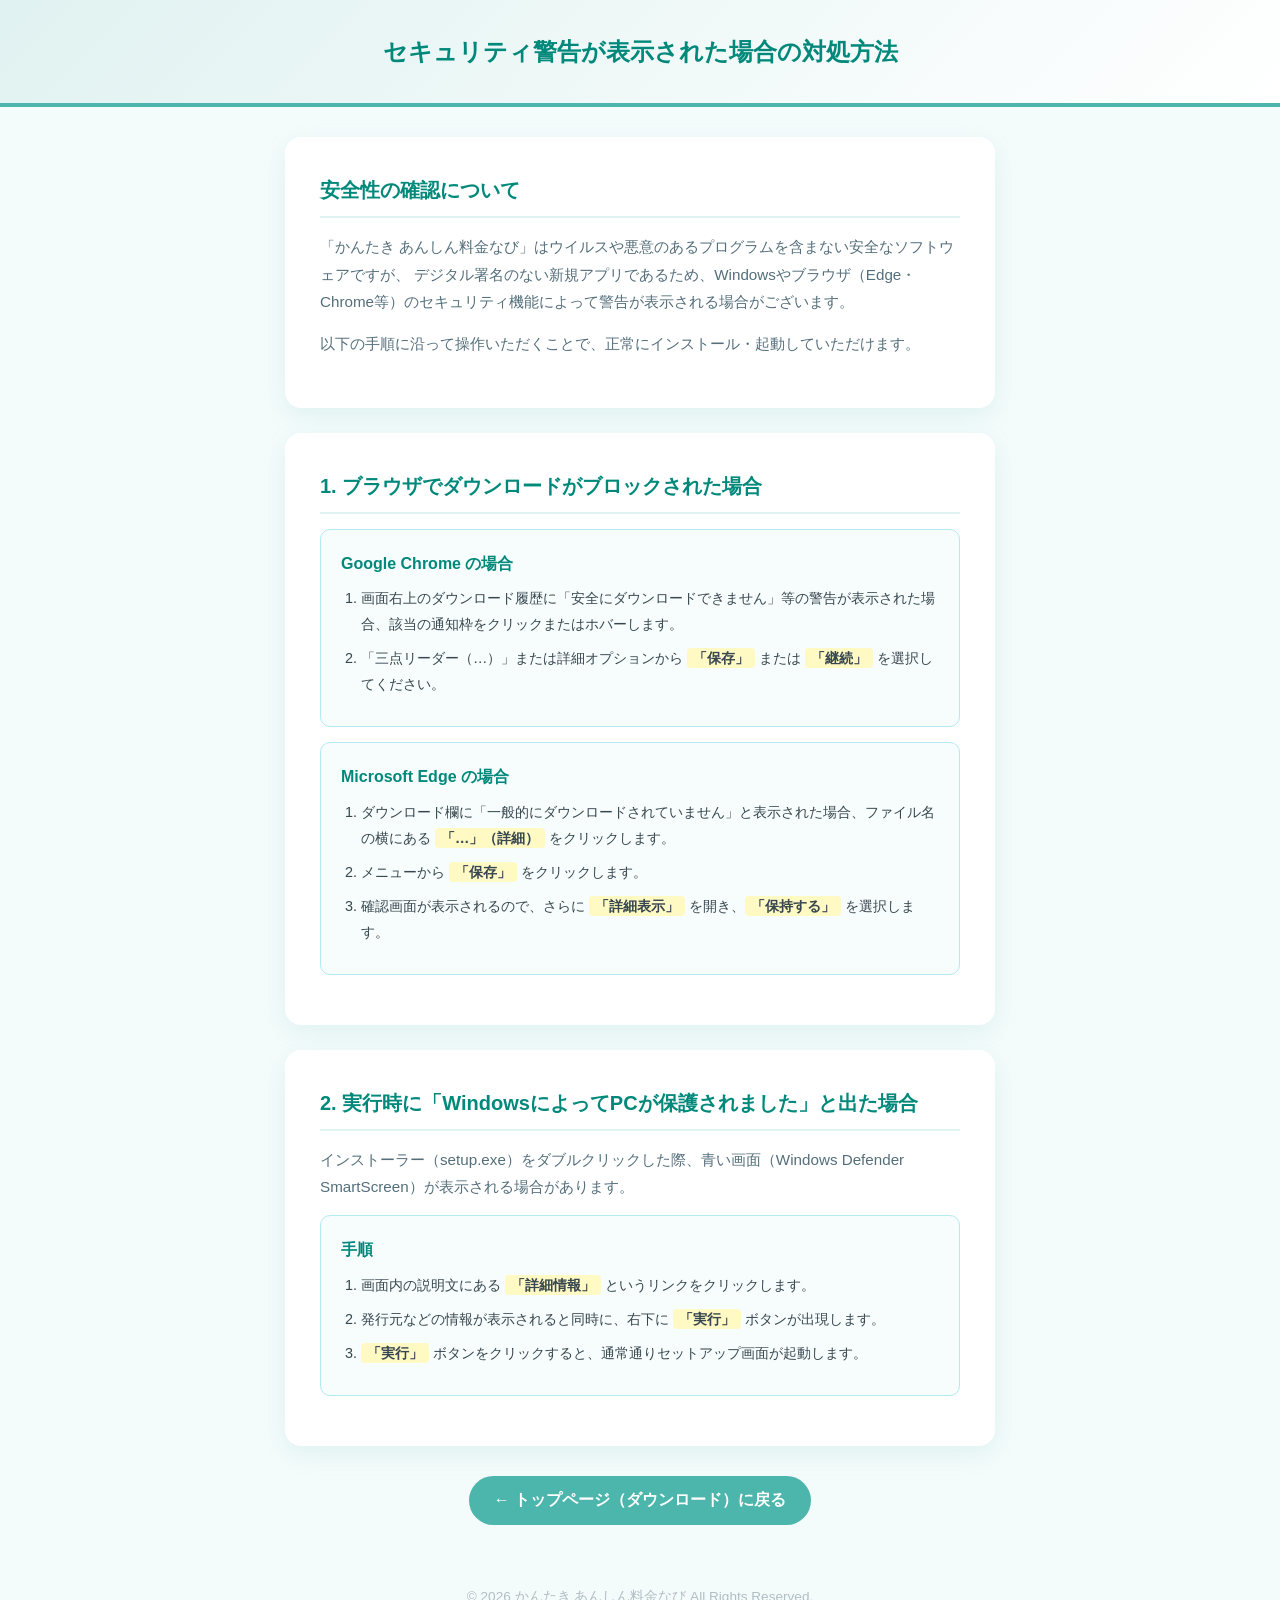
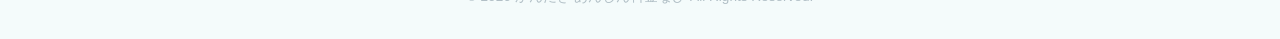
==== download-help.html @ 9805cb8a "Create download-help.html" ====
<!DOCTYPE html>
<html lang="ja">
<head>
    <meta charset="UTF-8">
    <meta name="viewport" content="width=device-width, initial-scale=1.0">
    <title>ダウンロード・起動時のセキュリティ警告について | かんたき あんしん料金なび</title>
    <style>
        :root {
            --primary-color: #4db6ac;
            --primary-light: #e0f2f1;
            --primary-dark: #00897b;
            --text-color: #37474f;
            --bg-color: #f4fbfb;
        }

        * {
            box-sizing: border-box;
            margin: 0;
            padding: 0;
            font-family: 'Helvetica Neue', Arial, 'Hiragino Kaku Gothic ProN', Meiryo, sans-serif;
        }

        body {
            background-color: var(--bg-color);
            color: var(--text-color);
            line-height: 1.8;
        }

        header {
            background: linear-gradient(135deg, var(--primary-light), #ffffff);
            padding: 30px 20px;
            text-align: center;
            border-bottom: 4px solid var(--primary-color);
        }

        header h1 {
            font-size: 1.5rem;
            color: var(--primary-dark);
        }

        .container {
            max-width: 750px;
            margin: 30px auto;
            padding: 0 20px;
        }

        .help-card {
            background: #ffffff;
            border-radius: 16px;
            padding: 35px;
            box-shadow: 0 8px 24px rgba(77, 182, 172, 0.12);
            margin-bottom: 25px;
        }

        .help-card h2 {
            font-size: 1.25rem;
            color: var(--primary-dark);
            border-bottom: 2px solid var(--primary-light);
            padding-bottom: 8px;
            margin-bottom: 15px;
        }

        .help-card p {
            font-size: 0.95rem;
            color: #546e7a;
            margin-bottom: 15px;
        }

        .step-box {
            background: #f7fcfc;
            border: 1px solid #b2ebf2;
            border-radius: 10px;
            padding: 20px;
            margin-bottom: 15px;
        }

        .step-box h3 {
            font-size: 1rem;
            color: var(--primary-dark);
            margin-bottom: 8px;
            display: flex;
            align-items: center;
            gap: 8px;
        }

        .step-box ol {
            padding-left: 20px;
            font-size: 0.9rem;
            color: #37474f;
        }

        .step-box li {
            margin-bottom: 8px;
        }

        .highlight-text {
            background: #fff9c4;
            padding: 2px 6px;
            border-radius: 4px;
            font-weight: bold;
        }

        .back-link {
            text-align: center;
            margin-top: 30px;
        }

        .back-link a {
            display: inline-block;
            background: var(--primary-color);
            color: white;
            padding: 10px 25px;
            border-radius: 30px;
            text-decoration: none;
            font-weight: bold;
            transition: background 0.2s;
        }

        .back-link a:hover {
            background: var(--primary-dark);
        }

        footer {
            text-align: center;
            padding: 30px;
            color: #b0bec5;
            font-size: 0.85rem;
        }
    </style>
</head>
<body>

    <header>
        <h1>セキュリティ警告が表示された場合の対処方法</h1>
    </header>

    <div class="container">
        
        <div class="help-card">
            <h2>安全性の確認について</h2>
            <p>
                「かんたき あんしん料金なび」はウイルスや悪意のあるプログラムを含まない安全なソフトウェアですが、
                デジタル署名のない新規アプリであるため、Windowsやブラウザ（Edge・Chrome等）のセキュリティ機能によって警告が表示される場合がございます。
            </p>
            <p>以下の手順に沿って操作いただくことで、正常にインストール・起動していただけます。</p>
        </div>

        <!-- パターン1：ブラウザダウンロード時 -->
        <div class="help-card">
            <h2>1. ブラウザでダウンロードがブロックされた場合</h2>
            
            <div class="step-box">
                <h3>Google Chrome の場合</h3>
                <ol>
                    <li>画面右上のダウンロード履歴に「安全にダウンロードできません」等の警告が表示された場合、該当の通知枠をクリックまたはホバーします。</li>
                    <li>「三点リーダー（…）」または詳細オプションから <span class="highlight-text">「保存」</span> または <span class="highlight-text">「継続」</span> を選択してください。</li>
                </ol>
            </div>

            <div class="step-box">
                <h3>Microsoft Edge の場合</h3>
                <ol>
                    <li>ダウンロード欄に「一般的にダウンロードされていません」と表示された場合、ファイル名の横にある <span class="highlight-text">「…」（詳細）</span> をクリックします。</li>
                    <li>メニューから <span class="highlight-text">「保存」</span> をクリックします。</li>
                    <li>確認画面が表示されるので、さらに <span class="highlight-text">「詳細表示」</span> を開き、<span class="highlight-text">「保持する」</span> を選択します。</li>
                </ol>
            </div>
        </div>

        <!-- パターン2：Windows起動時 -->
        <div class="help-card">
            <h2>2. 実行時に「WindowsによってPCが保護されました」と出た場合</h2>
            <p>インストーラー（setup.exe）をダブルクリックした際、青い画面（Windows Defender SmartScreen）が表示される場合があります。</p>
            
            <div class="step-box">
                <h3>手順</h3>
                <ol>
                    <li>画面内の説明文にある <span class="highlight-text">「詳細情報」</span> というリンクをクリックします。</li>
                    <li>発行元などの情報が表示されると同時に、右下に <span class="highlight-text">「実行」</span> ボタンが出現します。</li>
                    <li><span class="highlight-text">「実行」</span> ボタンをクリックすると、通常通りセットアップ画面が起動します。</li>
                </ol>
            </div>
        </div>

        <div class="back-link">
            <a href="index.html">← トップページ（ダウンロード）に戻る</a>
        </div>

    </div>

    <footer>
        <p>&copy; 2026 かんたき あんしん料金なび All Rights Reserved.</p>
    </footer>

</body>
</html>
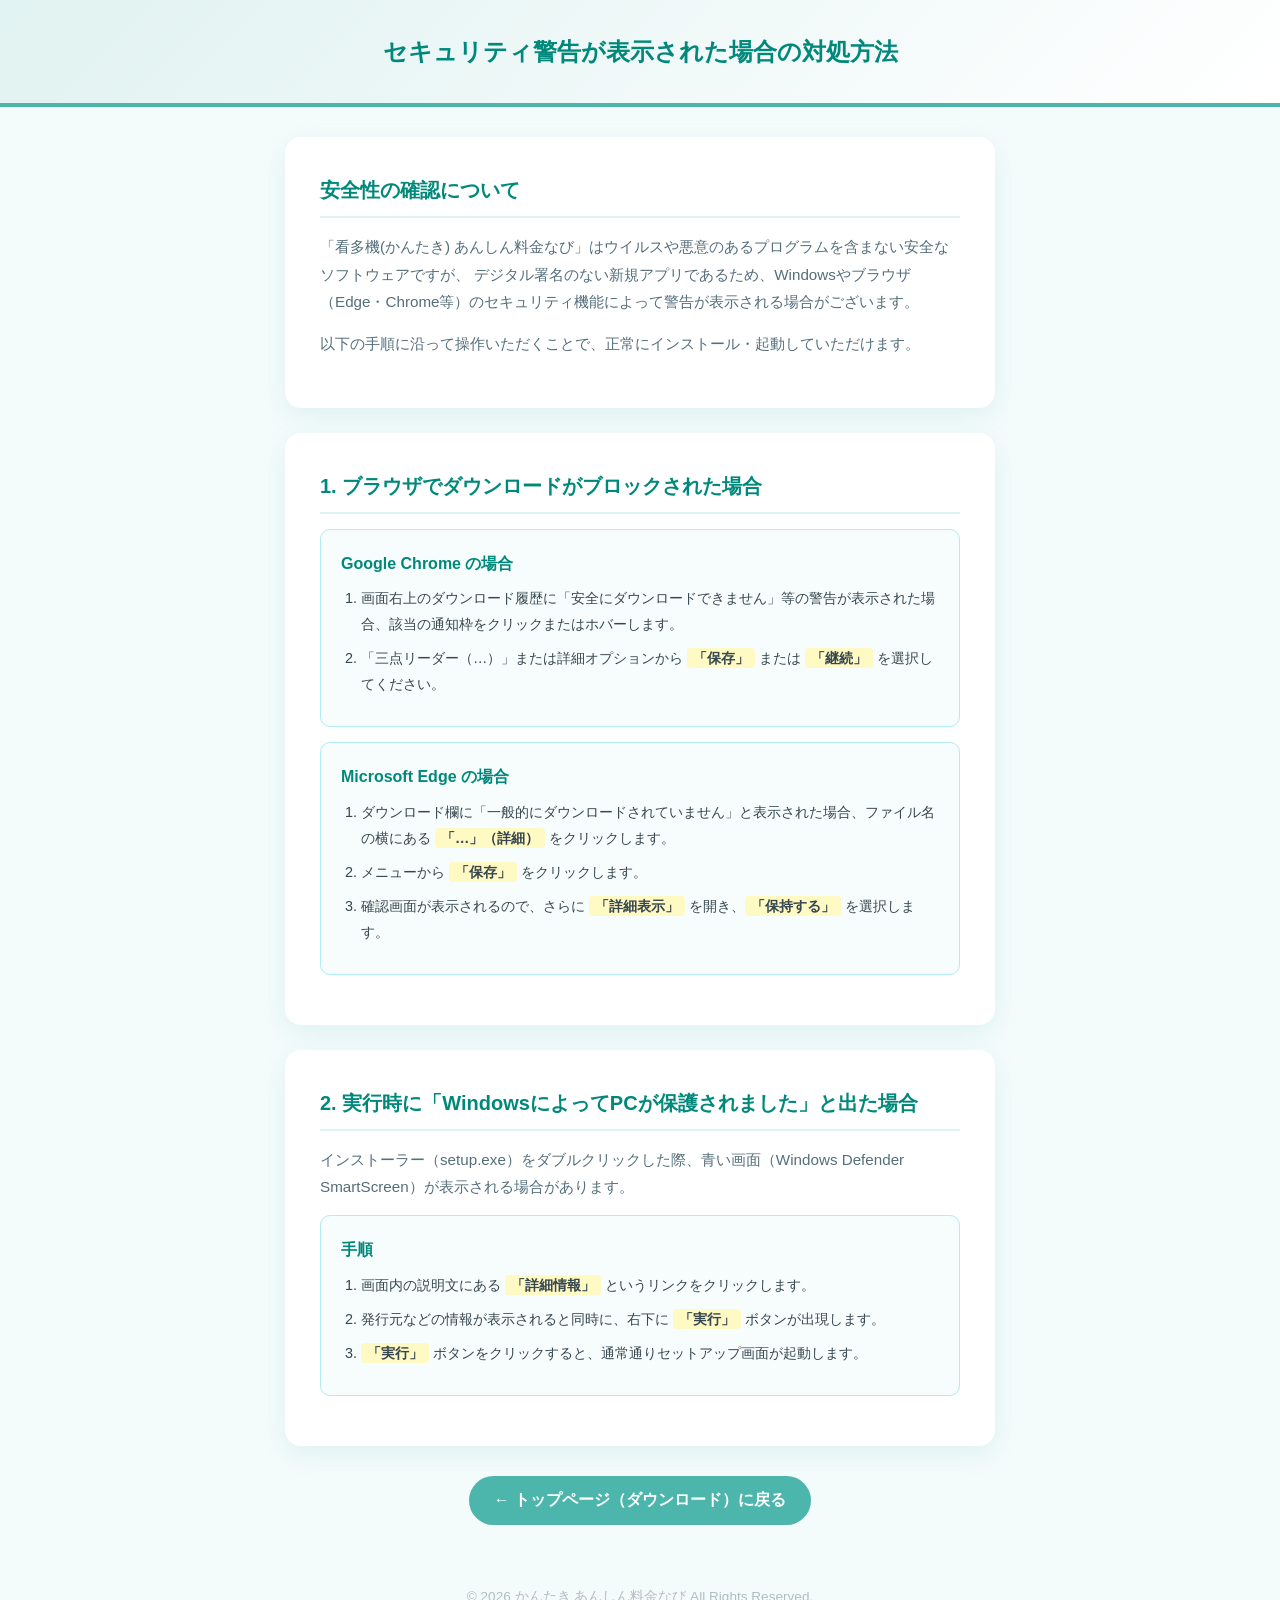
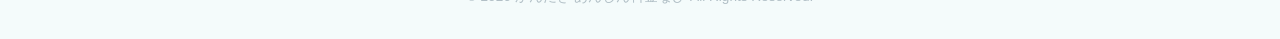
==== commit 7a07d0de: "Update title and safety message in download-help.html" ====
--- a/download-help.html
+++ b/download-help.html
@@ -3,7 +3,7 @@
 <head>
     <meta charset="UTF-8">
     <meta name="viewport" content="width=device-width, initial-scale=1.0">
-    <title>ダウンロード・起動時のセキュリティ警告について | かんたき あんしん料金なび</title>
+    <title>ダウンロード・起動時のセキュリティ警告について | 看多機(かんたき) あんしん料金なび</title>
     <style>
         :root {
             --primary-color: #4db6ac;
@@ -139,7 +139,7 @@
         <div class="help-card">
             <h2>安全性の確認について</h2>
             <p>
-                「かんたき あんしん料金なび」はウイルスや悪意のあるプログラムを含まない安全なソフトウェアですが、
+                「看多機(かんたき) あんしん料金なび」はウイルスや悪意のあるプログラムを含まない安全なソフトウェアですが、
                 デジタル署名のない新規アプリであるため、Windowsやブラウザ（Edge・Chrome等）のセキュリティ機能によって警告が表示される場合がございます。
             </p>
             <p>以下の手順に沿って操作いただくことで、正常にインストール・起動していただけます。</p>
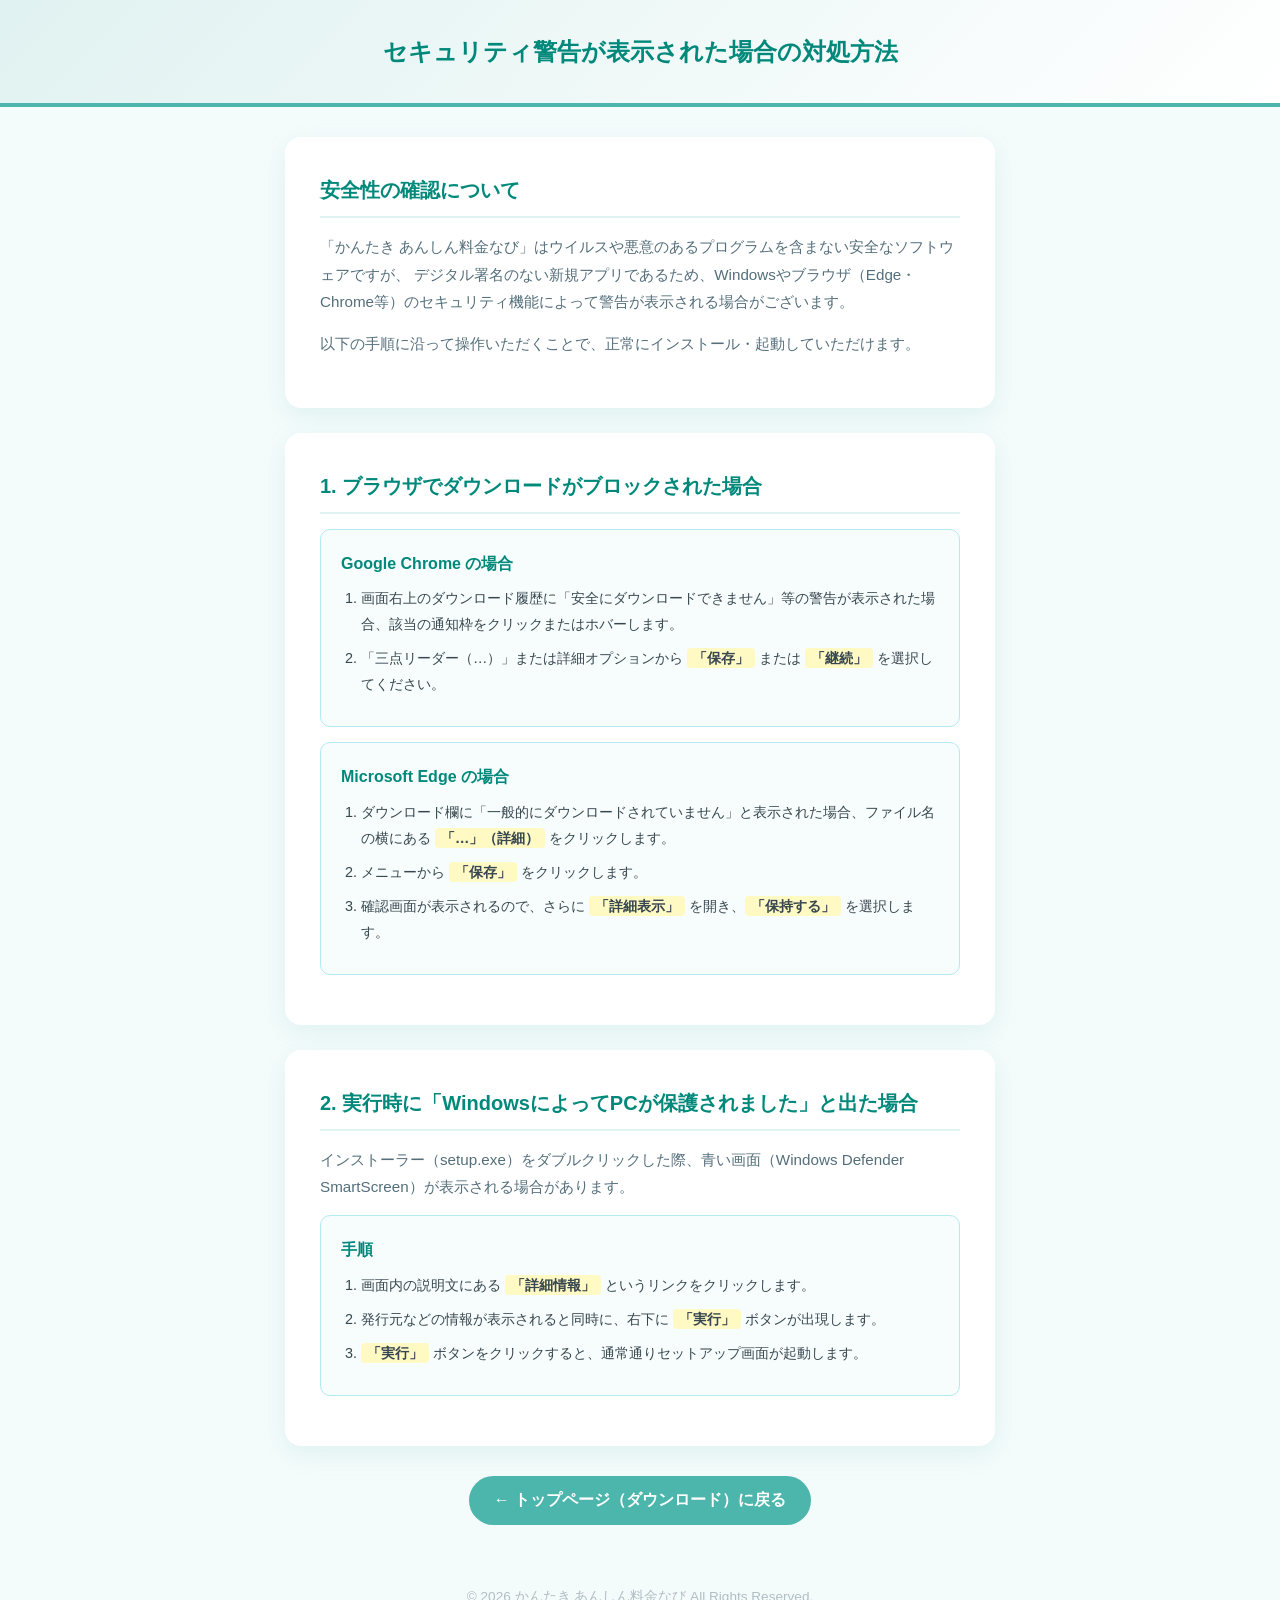
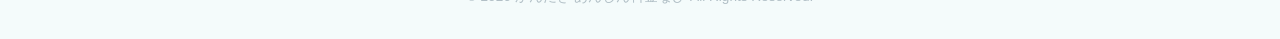
==== commit e56e9535: "Add files via upload" ====
--- a/download-help.html
+++ b/download-help.html
@@ -1,196 +1,196 @@
-<!DOCTYPE html>
-<html lang="ja">
-<head>
-    <meta charset="UTF-8">
-    <meta name="viewport" content="width=device-width, initial-scale=1.0">
-    <title>ダウンロード・起動時のセキュリティ警告について | 看多機(かんたき) あんしん料金なび</title>
-    <style>
-        :root {
-            --primary-color: #4db6ac;
-            --primary-light: #e0f2f1;
-            --primary-dark: #00897b;
-            --text-color: #37474f;
-            --bg-color: #f4fbfb;
-        }
-
-        * {
-            box-sizing: border-box;
-            margin: 0;
-            padding: 0;
-            font-family: 'Helvetica Neue', Arial, 'Hiragino Kaku Gothic ProN', Meiryo, sans-serif;
-        }
-
-        body {
-            background-color: var(--bg-color);
-            color: var(--text-color);
-            line-height: 1.8;
-        }
-
-        header {
-            background: linear-gradient(135deg, var(--primary-light), #ffffff);
-            padding: 30px 20px;
-            text-align: center;
-            border-bottom: 4px solid var(--primary-color);
-        }
-
-        header h1 {
-            font-size: 1.5rem;
-            color: var(--primary-dark);
-        }
-
-        .container {
-            max-width: 750px;
-            margin: 30px auto;
-            padding: 0 20px;
-        }
-
-        .help-card {
-            background: #ffffff;
-            border-radius: 16px;
-            padding: 35px;
-            box-shadow: 0 8px 24px rgba(77, 182, 172, 0.12);
-            margin-bottom: 25px;
-        }
-
-        .help-card h2 {
-            font-size: 1.25rem;
-            color: var(--primary-dark);
-            border-bottom: 2px solid var(--primary-light);
-            padding-bottom: 8px;
-            margin-bottom: 15px;
-        }
-
-        .help-card p {
-            font-size: 0.95rem;
-            color: #546e7a;
-            margin-bottom: 15px;
-        }
-
-        .step-box {
-            background: #f7fcfc;
-            border: 1px solid #b2ebf2;
-            border-radius: 10px;
-            padding: 20px;
-            margin-bottom: 15px;
-        }
-
-        .step-box h3 {
-            font-size: 1rem;
-            color: var(--primary-dark);
-            margin-bottom: 8px;
-            display: flex;
-            align-items: center;
-            gap: 8px;
-        }
-
-        .step-box ol {
-            padding-left: 20px;
-            font-size: 0.9rem;
-            color: #37474f;
-        }
-
-        .step-box li {
-            margin-bottom: 8px;
-        }
-
-        .highlight-text {
-            background: #fff9c4;
-            padding: 2px 6px;
-            border-radius: 4px;
-            font-weight: bold;
-        }
-
-        .back-link {
-            text-align: center;
-            margin-top: 30px;
-        }
-
-        .back-link a {
-            display: inline-block;
-            background: var(--primary-color);
-            color: white;
-            padding: 10px 25px;
-            border-radius: 30px;
-            text-decoration: none;
-            font-weight: bold;
-            transition: background 0.2s;
-        }
-
-        .back-link a:hover {
-            background: var(--primary-dark);
-        }
-
-        footer {
-            text-align: center;
-            padding: 30px;
-            color: #b0bec5;
-            font-size: 0.85rem;
-        }
-    </style>
-</head>
-<body>
-
-    <header>
-        <h1>セキュリティ警告が表示された場合の対処方法</h1>
-    </header>
-
-    <div class="container">
-        
-        <div class="help-card">
-            <h2>安全性の確認について</h2>
-            <p>
-                「看多機(かんたき) あんしん料金なび」はウイルスや悪意のあるプログラムを含まない安全なソフトウェアですが、
-                デジタル署名のない新規アプリであるため、Windowsやブラウザ（Edge・Chrome等）のセキュリティ機能によって警告が表示される場合がございます。
-            </p>
-            <p>以下の手順に沿って操作いただくことで、正常にインストール・起動していただけます。</p>
-        </div>
-
-        <!-- パターン1：ブラウザダウンロード時 -->
-        <div class="help-card">
-            <h2>1. ブラウザでダウンロードがブロックされた場合</h2>
-            
-            <div class="step-box">
-                <h3>Google Chrome の場合</h3>
-                <ol>
-                    <li>画面右上のダウンロード履歴に「安全にダウンロードできません」等の警告が表示された場合、該当の通知枠をクリックまたはホバーします。</li>
-                    <li>「三点リーダー（…）」または詳細オプションから <span class="highlight-text">「保存」</span> または <span class="highlight-text">「継続」</span> を選択してください。</li>
-                </ol>
-            </div>
-
-            <div class="step-box">
-                <h3>Microsoft Edge の場合</h3>
-                <ol>
-                    <li>ダウンロード欄に「一般的にダウンロードされていません」と表示された場合、ファイル名の横にある <span class="highlight-text">「…」（詳細）</span> をクリックします。</li>
-                    <li>メニューから <span class="highlight-text">「保存」</span> をクリックします。</li>
-                    <li>確認画面が表示されるので、さらに <span class="highlight-text">「詳細表示」</span> を開き、<span class="highlight-text">「保持する」</span> を選択します。</li>
-                </ol>
-            </div>
-        </div>
-
-        <!-- パターン2：Windows起動時 -->
-        <div class="help-card">
-            <h2>2. 実行時に「WindowsによってPCが保護されました」と出た場合</h2>
-            <p>インストーラー（setup.exe）をダブルクリックした際、青い画面（Windows Defender SmartScreen）が表示される場合があります。</p>
-            
-            <div class="step-box">
-                <h3>手順</h3>
-                <ol>
-                    <li>画面内の説明文にある <span class="highlight-text">「詳細情報」</span> というリンクをクリックします。</li>
-                    <li>発行元などの情報が表示されると同時に、右下に <span class="highlight-text">「実行」</span> ボタンが出現します。</li>
-                    <li><span class="highlight-text">「実行」</span> ボタンをクリックすると、通常通りセットアップ画面が起動します。</li>
-                </ol>
-            </div>
-        </div>
-
-        <div class="back-link">
-            <a href="index.html">← トップページ（ダウンロード）に戻る</a>
-        </div>
-
-    </div>
-
-    <footer>
-        <p>&copy; 2026 かんたき あんしん料金なび All Rights Reserved.</p>
-    </footer>
-
-</body>
-</html>
+<!DOCTYPE html>
+<html lang="ja">
+<head>
+    <meta charset="UTF-8">
+    <meta name="viewport" content="width=device-width, initial-scale=1.0">
+    <title>ダウンロード・起動時のセキュリティ警告について | かんたき あんしん料金なび</title>
+    <style>
+        :root {
+            --primary-color: #4db6ac;
+            --primary-light: #e0f2f1;
+            --primary-dark: #00897b;
+            --text-color: #37474f;
+            --bg-color: #f4fbfb;
+        }
+
+        * {
+            box-sizing: border-box;
+            margin: 0;
+            padding: 0;
+            font-family: 'Helvetica Neue', Arial, 'Hiragino Kaku Gothic ProN', Meiryo, sans-serif;
+        }
+
+        body {
+            background-color: var(--bg-color);
+            color: var(--text-color);
+            line-height: 1.8;
+        }
+
+        header {
+            background: linear-gradient(135deg, var(--primary-light), #ffffff);
+            padding: 30px 20px;
+            text-align: center;
+            border-bottom: 4px solid var(--primary-color);
+        }
+
+        header h1 {
+            font-size: 1.5rem;
+            color: var(--primary-dark);
+        }
+
+        .container {
+            max-width: 750px;
+            margin: 30px auto;
+            padding: 0 20px;
+        }
+
+        .help-card {
+            background: #ffffff;
+            border-radius: 16px;
+            padding: 35px;
+            box-shadow: 0 8px 24px rgba(77, 182, 172, 0.12);
+            margin-bottom: 25px;
+        }
+
+        .help-card h2 {
+            font-size: 1.25rem;
+            color: var(--primary-dark);
+            border-bottom: 2px solid var(--primary-light);
+            padding-bottom: 8px;
+            margin-bottom: 15px;
+        }
+
+        .help-card p {
+            font-size: 0.95rem;
+            color: #546e7a;
+            margin-bottom: 15px;
+        }
+
+        .step-box {
+            background: #f7fcfc;
+            border: 1px solid #b2ebf2;
+            border-radius: 10px;
+            padding: 20px;
+            margin-bottom: 15px;
+        }
+
+        .step-box h3 {
+            font-size: 1rem;
+            color: var(--primary-dark);
+            margin-bottom: 8px;
+            display: flex;
+            align-items: center;
+            gap: 8px;
+        }
+
+        .step-box ol {
+            padding-left: 20px;
+            font-size: 0.9rem;
+            color: #37474f;
+        }
+
+        .step-box li {
+            margin-bottom: 8px;
+        }
+
+        .highlight-text {
+            background: #fff9c4;
+            padding: 2px 6px;
+            border-radius: 4px;
+            font-weight: bold;
+        }
+
+        .back-link {
+            text-align: center;
+            margin-top: 30px;
+        }
+
+        .back-link a {
+            display: inline-block;
+            background: var(--primary-color);
+            color: white;
+            padding: 10px 25px;
+            border-radius: 30px;
+            text-decoration: none;
+            font-weight: bold;
+            transition: background 0.2s;
+        }
+
+        .back-link a:hover {
+            background: var(--primary-dark);
+        }
+
+        footer {
+            text-align: center;
+            padding: 30px;
+            color: #b0bec5;
+            font-size: 0.85rem;
+        }
+    </style>
+</head>
+<body>
+
+    <header>
+        <h1>セキュリティ警告が表示された場合の対処方法</h1>
+    </header>
+
+    <div class="container">
+        
+        <div class="help-card">
+            <h2>安全性の確認について</h2>
+            <p>
+                「かんたき あんしん料金なび」はウイルスや悪意のあるプログラムを含まない安全なソフトウェアですが、
+                デジタル署名のない新規アプリであるため、Windowsやブラウザ（Edge・Chrome等）のセキュリティ機能によって警告が表示される場合がございます。
+            </p>
+            <p>以下の手順に沿って操作いただくことで、正常にインストール・起動していただけます。</p>
+        </div>
+
+        <!-- パターン1：ブラウザダウンロード時 -->
+        <div class="help-card">
+            <h2>1. ブラウザでダウンロードがブロックされた場合</h2>
+            
+            <div class="step-box">
+                <h3>Google Chrome の場合</h3>
+                <ol>
+                    <li>画面右上のダウンロード履歴に「安全にダウンロードできません」等の警告が表示された場合、該当の通知枠をクリックまたはホバーします。</li>
+                    <li>「三点リーダー（…）」または詳細オプションから <span class="highlight-text">「保存」</span> または <span class="highlight-text">「継続」</span> を選択してください。</li>
+                </ol>
+            </div>
+
+            <div class="step-box">
+                <h3>Microsoft Edge の場合</h3>
+                <ol>
+                    <li>ダウンロード欄に「一般的にダウンロードされていません」と表示された場合、ファイル名の横にある <span class="highlight-text">「…」（詳細）</span> をクリックします。</li>
+                    <li>メニューから <span class="highlight-text">「保存」</span> をクリックします。</li>
+                    <li>確認画面が表示されるので、さらに <span class="highlight-text">「詳細表示」</span> を開き、<span class="highlight-text">「保持する」</span> を選択します。</li>
+                </ol>
+            </div>
+        </div>
+
+        <!-- パターン2：Windows起動時 -->
+        <div class="help-card">
+            <h2>2. 実行時に「WindowsによってPCが保護されました」と出た場合</h2>
+            <p>インストーラー（setup.exe）をダブルクリックした際、青い画面（Windows Defender SmartScreen）が表示される場合があります。</p>
+            
+            <div class="step-box">
+                <h3>手順</h3>
+                <ol>
+                    <li>画面内の説明文にある <span class="highlight-text">「詳細情報」</span> というリンクをクリックします。</li>
+                    <li>発行元などの情報が表示されると同時に、右下に <span class="highlight-text">「実行」</span> ボタンが出現します。</li>
+                    <li><span class="highlight-text">「実行」</span> ボタンをクリックすると、通常通りセットアップ画面が起動します。</li>
+                </ol>
+            </div>
+        </div>
+
+        <div class="back-link">
+            <a href="index.html">← トップページ（ダウンロード）に戻る</a>
+        </div>
+
+    </div>
+
+    <footer>
+        <p>&copy; 2026 かんたき あんしん料金なび All Rights Reserved.</p>
+    </footer>
+
+</body>
+</html>
